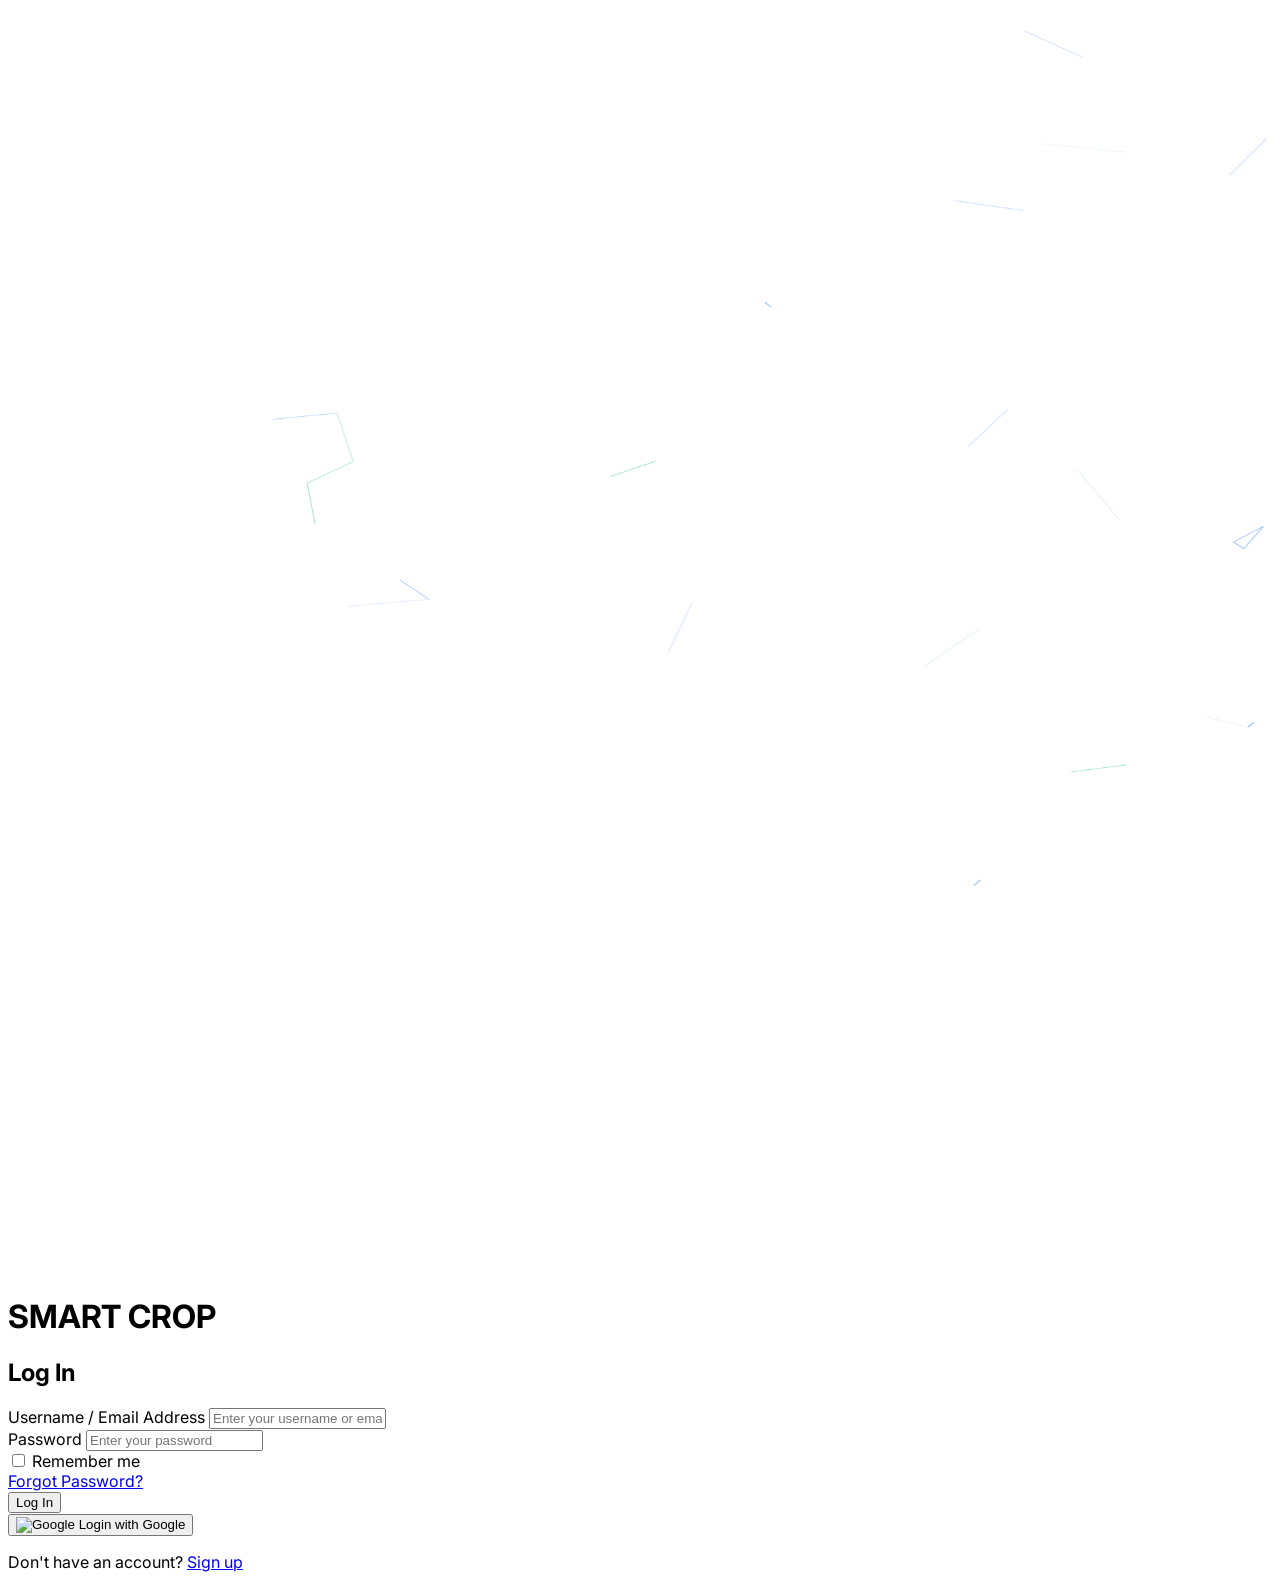
==== Frontend/index.html @ 69ae9106 "Publish complete deployable application Co-authored-by: Copilot <223556219+Copilot@users.noreply.git" ====
<!DOCTYPE html>
<html lang="en">
<head>
    <meta charset="UTF-8">
    <meta name="viewport" content="width=device-width, initial-scale=1.0">
    <title>Smart Crop Login</title>
    <script src="https://cdn.tailwindcss.com"></script>
    <link rel="preconnect" href="https://fonts.googleapis.com">
    <link rel="preconnect" href="https://fonts.gstatic.com" crossorigin>
    <link href="https://fonts.googleapis.com/css2?family=Inter:wght@400;500;600;700&display=swap" rel="stylesheet">
    <link rel="stylesheet" href="style.css">
</head>
<body class="bg-gray-100">

    <div class="flex items-center justify-center min-h-screen px-2 sm:px-4">
        <div class="relative w-full max-w-4xl mx-auto bg-white rounded-2xl shadow-2xl flex flex-col md:flex-row overflow-hidden">
            <!-- Left Panel: Graphic and Logo -->
            <div class="relative w-full md:w-1/2 bg-gray-900 p-6 sm:p-8 flex flex-col justify-center items-center text-white min-h-[220px] md:min-h-0">
                <canvas id="particle-canvas"></canvas>
                <div class="content-overlay text-center">
                    <!-- SVG Logo -->
                    <svg class="h-14 w-14 sm:h-16 sm:w-16 mx-auto mb-4" viewBox="0 0 24 24" fill="none" xmlns="http://www.w3.org/2000/svg">
                        <path d="M12 2L2 7V17L12 22L22 17V7L12 2Z" stroke="white" stroke-width="1.5" stroke-linecap="round" stroke-linejoin="round"/>
                        <path d="M16.1213 14.1213C15.6331 14.6095 15.0229 14.9613 14.3458 15.149C13.6687 15.3368 12.9463 15.3546 12.2511 15.1999C11.5559 15.0452 10.9113 14.7225 10.3739 14.2625C9.83652 13.8026 9.42393 13.2205 9.17215 12.5684C8.92037 11.9162 8.8381 11.2148 8.93441 10.5283C9.03072 9.8418 9.30165 9.19209 9.72166 8.63604C10.1417 8.08000 10.6971 7.63604 11.3358 7.34674C11.9746 7.05744 12.6775 6.93312 13.3644 6.98782L13.5 7" stroke="white" stroke-width="1.5" stroke-linecap="round" stroke-linejoin="round"/>
                    </svg>
                    <h1 class="text-xl sm:text-2xl font-bold tracking-wider">SMART CROP</h1>
                </div>
            </div>

            <!-- Right Panel: Login Form -->
            <div class="w-full md:w-1/2 p-6 sm:p-8 md:p-12 flex flex-col justify-center">
                <h2 class="text-2xl sm:text-3xl font-bold text-gray-800 mb-6">Log In</h2>
                <form id="loginForm">
                    <!-- Username / Email Input -->
                    <div class="mb-5">
                        <label for="username" class="block text-sm font-medium text-gray-600 mb-2">Username / Email Address</label>
                        <input type="text" id="username" name="username" class="w-full px-3 py-2 sm:px-4 sm:py-3 border border-gray-300 rounded-lg focus:ring-2 focus:ring-green-400 focus:border-transparent transition duration-300" placeholder="Enter your username or email">
                    </div>
                    <!-- Password Input -->
                    <div class="mb-5">
                        <label for="password" class="block text-sm font-medium text-gray-600 mb-2">Password</label>
                        <input type="password" id="password" name="password" class="w-full px-3 py-2 sm:px-4 sm:py-3 border border-gray-300 rounded-lg focus:ring-2 focus:ring-green-400 focus:border-transparent transition duration-300" placeholder="Enter your password">
                    </div>
                    <!-- Remember Me & Forgot Password -->
                    <div class="flex flex-col sm:flex-row items-center justify-between mb-6 text-sm gap-2 sm:gap-0">
                        <div class="flex items-center">
                            <input type="checkbox" id="remember" name="remember" class="h-4 w-4 text-green-600 focus:ring-green-500 border-gray-300 rounded">
                            <label for="remember" class="ml-2 text-gray-600">Remember me</label>
                        </div>
                        <a href="#" class="font-medium text-green-600 hover:text-green-500 transition duration-300">Forgot Password?</a>
                    </div>
                    <!-- Login Button -->
                    <div>
                        <button type="submit" class="w-full bg-gradient-to-r from-green-500 to-teal-500 text-white font-bold py-2 sm:py-3 px-4 rounded-lg hover:from-green-600 hover:to-teal-600 focus:outline-none focus:ring-2 focus:ring-offset-2 focus:ring-green-500 shadow-lg transform hover:scale-105 transition duration-300">
                            Log In
                        </button>
                        <!-- Login with Google Button -->
                        <div class="mt-4 sm:mt-6">
                            <button type="button" class="w-full flex items-center justify-center gap-2 border border-gray-300 bg-white text-gray-700 font-semibold py-2 sm:py-3 px-4 rounded-lg hover:bg-gray-50 shadow transition duration-300"
                                onclick="window.location.href='/accounts/google/login/'">
                                <img src="https://www.svgrepo.com/show/475656/google-color.svg" alt="Google" class="h-5 w-5">
                                Login with Google
                            </button>
                        </div>
                    </div>
                </form>
                <!-- Sign Up Link -->
                <div class="mt-6 sm:mt-8 text-center text-sm">
                    <p class="text-gray-600">Don't have an account? <a href="signup.html" class="font-medium text-green-600 hover:text-green-500 transition duration-300">Sign up</a></p>
                </div>
            </div>
        </div>
    </div>

    <script src="script.js" defer></script>

</body>
</html>
---- Frontend/style.css ----
/* Google Login Button Styles */
.google-login-btn {
    width: 100%;
    display: flex;
    align-items: center;
    justify-content: center;
    gap: 0.5rem;
    border: 1px solid #d1d5db;
    background: #fff;
    color: #374151;
    font-weight: 600;
    padding: 0.75rem 1rem;
    border-radius: 0.5rem;
    box-shadow: 0 1px 2px rgba(0,0,0,0.05);
    transition: background 0.3s, box-shadow 0.3s, transform 0.3s;
    cursor: pointer;
}
.google-login-btn:hover {
    background: #f9fafb;
    box-shadow: 0 2px 8px rgba(0,0,0,0.08);
    transform: scale(1.02);
}
.google-login-btn img {
    height: 1.25rem;
    width: 1.25rem;
}
body {
    font-family: 'Inter', sans-serif;
    overflow: hidden; /* Prevents scrollbars from canvas */
}
#particle-canvas {
    position: absolute;
    top: 0;
    left: 0;
    width: 100%;
    height: 100%;
    z-index: 1;
}
.content-overlay {
    position: relative;
    z-index: 2;
}
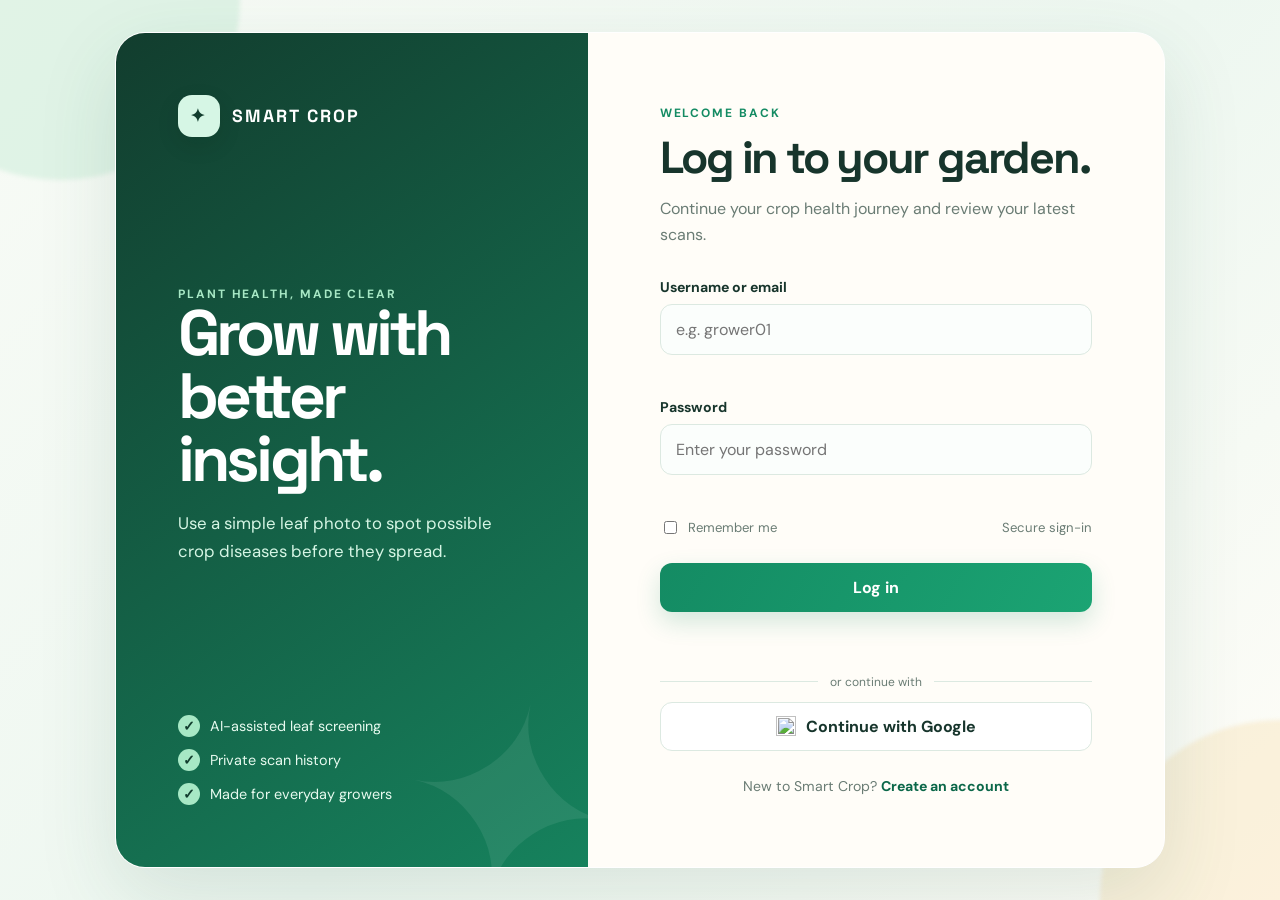
==== commit 80c20865: "Enhance all frontend experiences Co-authored-by: Copilot <223556219+Copilot@users.noreply.github.com" ====
--- a/Frontend/index.html
+++ b/Frontend/index.html
@@ -1,78 +1,60 @@
-<!DOCTYPE html>
+<!doctype html>
 <html lang="en">
 <head>
-    <meta charset="UTF-8">
-    <meta name="viewport" content="width=device-width, initial-scale=1.0">
-    <title>Smart Crop Login</title>
-    <script src="https://cdn.tailwindcss.com"></script>
-    <link rel="preconnect" href="https://fonts.googleapis.com">
-    <link rel="preconnect" href="https://fonts.gstatic.com" crossorigin>
-    <link href="https://fonts.googleapis.com/css2?family=Inter:wght@400;500;600;700&display=swap" rel="stylesheet">
+    <meta charset="utf-8">
+    <meta name="viewport" content="width=device-width, initial-scale=1">
+    <meta name="theme-color" content="#123d2e">
+    <title>Log in · Smart Crop</title>
     <link rel="stylesheet" href="style.css">
 </head>
-<body class="bg-gray-100">
-
-    <div class="flex items-center justify-center min-h-screen px-2 sm:px-4">
-        <div class="relative w-full max-w-4xl mx-auto bg-white rounded-2xl shadow-2xl flex flex-col md:flex-row overflow-hidden">
-            <!-- Left Panel: Graphic and Logo -->
-            <div class="relative w-full md:w-1/2 bg-gray-900 p-6 sm:p-8 flex flex-col justify-center items-center text-white min-h-[220px] md:min-h-0">
-                <canvas id="particle-canvas"></canvas>
-                <div class="content-overlay text-center">
-                    <!-- SVG Logo -->
-                    <svg class="h-14 w-14 sm:h-16 sm:w-16 mx-auto mb-4" viewBox="0 0 24 24" fill="none" xmlns="http://www.w3.org/2000/svg">
-                        <path d="M12 2L2 7V17L12 22L22 17V7L12 2Z" stroke="white" stroke-width="1.5" stroke-linecap="round" stroke-linejoin="round"/>
-                        <path d="M16.1213 14.1213C15.6331 14.6095 15.0229 14.9613 14.3458 15.149C13.6687 15.3368 12.9463 15.3546 12.2511 15.1999C11.5559 15.0452 10.9113 14.7225 10.3739 14.2625C9.83652 13.8026 9.42393 13.2205 9.17215 12.5684C8.92037 11.9162 8.8381 11.2148 8.93441 10.5283C9.03072 9.8418 9.30165 9.19209 9.72166 8.63604C10.1417 8.08000 10.6971 7.63604 11.3358 7.34674C11.9746 7.05744 12.6775 6.93312 13.3644 6.98782L13.5 7" stroke="white" stroke-width="1.5" stroke-linecap="round" stroke-linejoin="round"/>
-                    </svg>
-                    <h1 class="text-xl sm:text-2xl font-bold tracking-wider">SMART CROP</h1>
+<body>
+    <main class="page">
+        <section class="app-card">
+            <aside class="brand-panel">
+                <div class="brand-logo"><span class="logo-mark">✦</span> SMART CROP</div>
+                <div class="brand-copy">
+                    <div class="eyebrow" style="color:#a7e8c5">Plant health, made clear</div>
+                    <h1>Grow with better insight.</h1>
+                    <p>Use a simple leaf photo to spot possible crop diseases before they spread.</p>
                 </div>
+                <ul class="feature-list" aria-label="Smart Crop benefits">
+                    <li>AI-assisted leaf screening</li>
+                    <li>Private scan history</li>
+                    <li>Made for everyday growers</li>
+                </ul>
+            </aside>
+            <div class="form-panel">
+                <div class="eyebrow">Welcome back</div>
+                <h2>Log in to your garden.</h2>
+                <p class="intro">Continue your crop health journey and review your latest scans.</p>
+                <form id="loginForm" novalidate>
+                    <div class="field">
+                        <label for="username">Username or email</label>
+                        <input type="text" id="username" name="username" autocomplete="username" placeholder="e.g. grower01" required>
+                        <span class="field-error" id="usernameError"></span>
+                    </div>
+                    <div class="field">
+                        <label for="password">Password</label>
+                        <div class="input-wrap">
+                            <input type="password" id="password" name="password" autocomplete="current-password" placeholder="Enter your password" required>
+                        </div>
+                        <span class="field-error" id="passwordError"></span>
+                    </div>
+                    <div class="form-meta">
+                        <label class="check"><input type="checkbox" id="remember" name="remember"> Remember me</label>
+                        <span>Secure sign-in</span>
+                    </div>
+                    <button class="button" type="submit">Log in</button>
+                    <p class="status" id="loginStatus" role="status" aria-live="polite"></p>
+                </form>
+                <div class="divider">or continue with</div>
+                <button class="google-login-btn" type="button" onclick="window.location.href='/accounts/google/login/'">
+                    <img src="https://www.svgrepo.com/show/475656/google-color.svg" alt="" aria-hidden="true"> Continue with Google
+                </button>
+                <p class="form-footer">New to Smart Crop? <a href="signup.html">Create an account</a></p>
             </div>
-
-            <!-- Right Panel: Login Form -->
-            <div class="w-full md:w-1/2 p-6 sm:p-8 md:p-12 flex flex-col justify-center">
-                <h2 class="text-2xl sm:text-3xl font-bold text-gray-800 mb-6">Log In</h2>
-                <form id="loginForm">
-                    <!-- Username / Email Input -->
-                    <div class="mb-5">
-                        <label for="username" class="block text-sm font-medium text-gray-600 mb-2">Username / Email Address</label>
-                        <input type="text" id="username" name="username" class="w-full px-3 py-2 sm:px-4 sm:py-3 border border-gray-300 rounded-lg focus:ring-2 focus:ring-green-400 focus:border-transparent transition duration-300" placeholder="Enter your username or email">
-                    </div>
-                    <!-- Password Input -->
-                    <div class="mb-5">
-                        <label for="password" class="block text-sm font-medium text-gray-600 mb-2">Password</label>
-                        <input type="password" id="password" name="password" class="w-full px-3 py-2 sm:px-4 sm:py-3 border border-gray-300 rounded-lg focus:ring-2 focus:ring-green-400 focus:border-transparent transition duration-300" placeholder="Enter your password">
-                    </div>
-                    <!-- Remember Me & Forgot Password -->
-                    <div class="flex flex-col sm:flex-row items-center justify-between mb-6 text-sm gap-2 sm:gap-0">
-                        <div class="flex items-center">
-                            <input type="checkbox" id="remember" name="remember" class="h-4 w-4 text-green-600 focus:ring-green-500 border-gray-300 rounded">
-                            <label for="remember" class="ml-2 text-gray-600">Remember me</label>
-                        </div>
-                        <a href="#" class="font-medium text-green-600 hover:text-green-500 transition duration-300">Forgot Password?</a>
-                    </div>
-                    <!-- Login Button -->
-                    <div>
-                        <button type="submit" class="w-full bg-gradient-to-r from-green-500 to-teal-500 text-white font-bold py-2 sm:py-3 px-4 rounded-lg hover:from-green-600 hover:to-teal-600 focus:outline-none focus:ring-2 focus:ring-offset-2 focus:ring-green-500 shadow-lg transform hover:scale-105 transition duration-300">
-                            Log In
-                        </button>
-                        <!-- Login with Google Button -->
-                        <div class="mt-4 sm:mt-6">
-                            <button type="button" class="w-full flex items-center justify-center gap-2 border border-gray-300 bg-white text-gray-700 font-semibold py-2 sm:py-3 px-4 rounded-lg hover:bg-gray-50 shadow transition duration-300"
-                                onclick="window.location.href='/accounts/google/login/'">
-                                <img src="https://www.svgrepo.com/show/475656/google-color.svg" alt="Google" class="h-5 w-5">
-                                Login with Google
-                            </button>
-                        </div>
-                    </div>
-                </form>
-                <!-- Sign Up Link -->
-                <div class="mt-6 sm:mt-8 text-center text-sm">
-                    <p class="text-gray-600">Don't have an account? <a href="signup.html" class="font-medium text-green-600 hover:text-green-500 transition duration-300">Sign up</a></p>
-                </div>
-            </div>
-        </div>
-    </div>
-
+        </section>
+    </main>
     <script src="script.js" defer></script>
-
 </body>
 </html>
--- a/Frontend/style.css
+++ b/Frontend/style.css
@@ -1,42 +1,97 @@
-/* Google Login Button Styles */
-.google-login-btn {
-    width: 100%;
-    display: flex;
-    align-items: center;
-    justify-content: center;
-    gap: 0.5rem;
-    border: 1px solid #d1d5db;
-    background: #fff;
-    color: #374151;
-    font-weight: 600;
-    padding: 0.75rem 1rem;
-    border-radius: 0.5rem;
-    box-shadow: 0 1px 2px rgba(0,0,0,0.05);
-    transition: background 0.3s, box-shadow 0.3s, transform 0.3s;
-    cursor: pointer;
+@import url('https://fonts.googleapis.com/css2?family=DM+Sans:wght@400;500;600;700&family=Space+Grotesk:wght@500;600;700&display=swap');
+
+:root {
+    --forest: #123d2e;
+    --green: #148b63;
+    --green-dark: #0b6749;
+    --mint: #e6f5ed;
+    --paper: #fffdf8;
+    --cream: #f4f8f2;
+    --ink: #17352c;
+    --muted: #6a7c74;
+    --line: #dce9e1;
+    --danger: #b42318;
+    font-family: "DM Sans", sans-serif;
 }
-.google-login-btn:hover {
-    background: #f9fafb;
-    box-shadow: 0 2px 8px rgba(0,0,0,0.08);
-    transform: scale(1.02);
+
+* { box-sizing: border-box; }
+html { min-width: 320px; }
+body { margin: 0; min-height: 100vh; color: var(--ink); background: linear-gradient(135deg, #f8fbf6, #edf7f0 55%, #fffdf8); }
+button, input { font: inherit; }
+a { color: var(--green-dark); }
+.page { min-height: 100vh; padding: 22px; display: grid; place-items: center; position: relative; overflow: hidden; }
+.page::before, .page::after { content: ""; position: absolute; width: 360px; height: 360px; border-radius: 50%; background: #bde8cf66; filter: blur(2px); }
+.page::before { top: -180px; left: -120px; }
+.page::after { right: -180px; bottom: -180px; background: #f6d69d4d; }
+.app-card { position: relative; z-index: 1; width: min(1050px, 100%); display: grid; grid-template-columns: .9fr 1.1fr; overflow: hidden; border: 1px solid #fff; border-radius: 30px; background: var(--paper); box-shadow: 0 28px 80px #275d4321; }
+.brand-panel { position: relative; display: flex; flex-direction: column; justify-content: space-between; min-height: 640px; padding: clamp(30px, 6vw, 62px); color: #fff; background: linear-gradient(145deg, #123d2e, #16825d); overflow: hidden; }
+.brand-panel::after { content: "✦"; position: absolute; right: -30px; bottom: -68px; color: #ffffff14; font: 260px/1 "Space Grotesk"; transform: rotate(12deg); }
+.brand-logo { position: relative; z-index: 2; display: flex; align-items: center; gap: 12px; font: 700 1.1rem "Space Grotesk"; letter-spacing: .12em; }
+.logo-mark { display: grid; place-items: center; width: 42px; height: 42px; border-radius: 14px; color: var(--forest); background: #d6f6e5; box-shadow: 0 8px 22px #051f141f; }
+.brand-copy { position: relative; z-index: 2; max-width: 390px; }
+.brand-copy h1 { margin: 0 0 18px; font: 700 clamp(2.4rem, 5vw, 4.3rem)/.98 "Space Grotesk"; letter-spacing: -.06em; }
+.brand-copy p { margin: 0; color: #d6f6e5; font-size: 1.05rem; line-height: 1.7; }
+.feature-list { position: relative; z-index: 2; display: grid; gap: 12px; margin: 0; padding: 0; list-style: none; color: #e7faef; }
+.feature-list li { display: flex; align-items: center; gap: 10px; font-size: .9rem; }
+.feature-list li::before { content: "✓"; display: grid; place-items: center; width: 22px; height: 22px; border-radius: 50%; color: var(--forest); background: #a7e8c5; font-weight: 700; }
+.form-panel { padding: clamp(28px, 6vw, 72px); }
+.eyebrow { color: var(--green); font-size: .75rem; font-weight: 700; letter-spacing: .16em; text-transform: uppercase; }
+.form-panel h2 { margin: 8px 0 10px; font: 700 clamp(2rem, 4vw, 2.8rem) "Space Grotesk"; letter-spacing: -.05em; }
+.intro { margin: 0 0 30px; color: var(--muted); line-height: 1.6; }
+.field { margin-top: 18px; }
+.field label { display: block; margin-bottom: 8px; font-size: .88rem; font-weight: 700; }
+.input-wrap { position: relative; }
+.field input { width: 100%; padding: 14px 15px; border: 1px solid var(--line); border-radius: 12px; color: var(--ink); background: #fbfefc; outline: none; transition: border-color .2s, box-shadow .2s, background .2s; }
+.field input:focus { border-color: var(--green); background: #fff; box-shadow: 0 0 0 4px #8ce0bb47; }
+.field input[aria-invalid="true"] { border-color: #e06458; }
+.field-error { display: block; min-height: 19px; margin-top: 6px; color: var(--danger); font-size: .78rem; }
+.form-meta { display: flex; justify-content: space-between; align-items: center; gap: 12px; margin: 18px 0 26px; color: var(--muted); font-size: .82rem; }
+.check { display: flex; align-items: center; gap: 8px; }
+.check input { accent-color: var(--green); }
+.button { width: 100%; padding: 14px 18px; border: 0; border-radius: 12px; color: #fff; background: linear-gradient(120deg, var(--green), #1ba473); box-shadow: 0 10px 24px #148b6330; font-weight: 700; cursor: pointer; transition: transform .2s, box-shadow .2s, filter .2s; }
+.button:hover { filter: brightness(.95); transform: translateY(-2px); box-shadow: 0 14px 28px #148b6340; }
+.button:disabled { cursor: wait; opacity: .7; transform: none; }
+.button.is-loading::after { content: ""; display: inline-block; width: 14px; height: 14px; margin-left: 9px; border: 2px solid #ffffff66; border-top-color: #fff; border-radius: 50%; vertical-align: -2px; animation: spin .7s linear infinite; }
+.google-login-btn { width: 100%; display: flex; align-items: center; justify-content: center; gap: 10px; margin-top: 12px; padding: 13px 18px; border: 1px solid var(--line); border-radius: 12px; color: var(--ink); background: #fff; font-weight: 700; cursor: pointer; }
+.google-login-btn:hover { background: var(--cream); }
+.google-login-btn img { width: 20px; height: 20px; }
+.divider { display: flex; align-items: center; gap: 12px; margin: 24px 0 12px; color: var(--muted); font-size: .75rem; }
+.divider::before, .divider::after { content: ""; height: 1px; flex: 1; background: var(--line); }
+.form-footer { margin: 26px 0 0; color: var(--muted); text-align: center; font-size: .88rem; }
+.form-footer a { font-weight: 700; text-decoration: none; }
+.form-footer a:hover { text-decoration: underline; }
+.status { min-height: 22px; margin: 16px 0 0; padding: 0; border-radius: 10px; color: var(--muted); font-size: .86rem; line-height: 1.45; }
+.status.success, .status.error { padding: 11px 13px; }
+.status.success { color: #08613f; background: var(--mint); }
+.status.error { color: var(--danger); background: #fff1ef; }
+.upload-page { display: block; padding: 0; }
+.upload-page .topbar { position: relative; z-index: 2; display: flex; justify-content: space-between; align-items: center; width: min(1120px, calc(100% - 44px)); margin: 22px auto; }
+.upload-page .topbar a { text-decoration: none; font-weight: 700; }
+.upload-page main { position: relative; z-index: 1; width: min(850px, calc(100% - 44px)); margin: 10vh auto; }
+.upload-panel { padding: clamp(28px, 6vw, 62px); border: 1px solid #fff; border-radius: 28px; background: #fffdf9e8; box-shadow: 0 24px 70px #275d4317; text-align: center; }
+.upload-panel h1 { margin: 10px auto 12px; font: 700 clamp(2.2rem, 5vw, 4rem)/1 "Space Grotesk"; letter-spacing: -.06em; }
+.upload-panel > p { max-width: 580px; margin: 0 auto 30px; color: var(--muted); line-height: 1.7; }
+.drop-zone { padding: 32px 22px; border: 1.5px dashed #9bd5bb; border-radius: 18px; background: var(--cream); transition: border-color .2s, background .2s; }
+.drop-zone.dragging, .drop-zone:hover { border-color: var(--green); background: var(--mint); }
+.drop-zone input { width: 100%; max-width: 420px; margin: 14px auto 0; }
+.preview { display: none; align-items: center; gap: 14px; margin: 18px auto 0; padding: 10px; max-width: 420px; border: 1px solid var(--line); border-radius: 12px; background: #fff; text-align: left; }
+.preview.visible { display: flex; }
+.preview img { width: 62px; height: 62px; border-radius: 9px; object-fit: cover; }
+.preview strong { display: block; overflow: hidden; max-width: 280px; text-overflow: ellipsis; white-space: nowrap; }
+.preview small { color: var(--muted); }
+.scan-button { max-width: 420px; margin-top: 18px; }
+@keyframes spin { to { transform: rotate(360deg); } }
+@media (max-width: 760px) {
+    .page { padding: 12px; }
+    .app-card { grid-template-columns: 1fr; border-radius: 22px; }
+    .brand-panel { min-height: 300px; padding: 28px; }
+    .brand-copy h1 { font-size: 2.6rem; }
+    .feature-list { grid-template-columns: 1fr 1fr; }
+    .form-panel { padding: 30px 24px 34px; }
+    .upload-page .topbar { width: calc(100% - 28px); margin: 14px auto; }
+    .upload-page main { width: calc(100% - 28px); margin: 7vh auto; }
+    .upload-panel { border-radius: 22px; }
 }
-.google-login-btn img {
-    height: 1.25rem;
-    width: 1.25rem;
+@media (prefers-reduced-motion: reduce) {
+    *, *::before, *::after { scroll-behavior: auto !important; transition-duration: .01ms !important; animation-duration: .01ms !important; }
 }
-body {
-    font-family: 'Inter', sans-serif;
-    overflow: hidden; /* Prevents scrollbars from canvas */
-}
-#particle-canvas {
-    position: absolute;
-    top: 0;
-    left: 0;
-    width: 100%;
-    height: 100%;
-    z-index: 1;
-}
-.content-overlay {
-    position: relative;
-    z-index: 2;
-}
